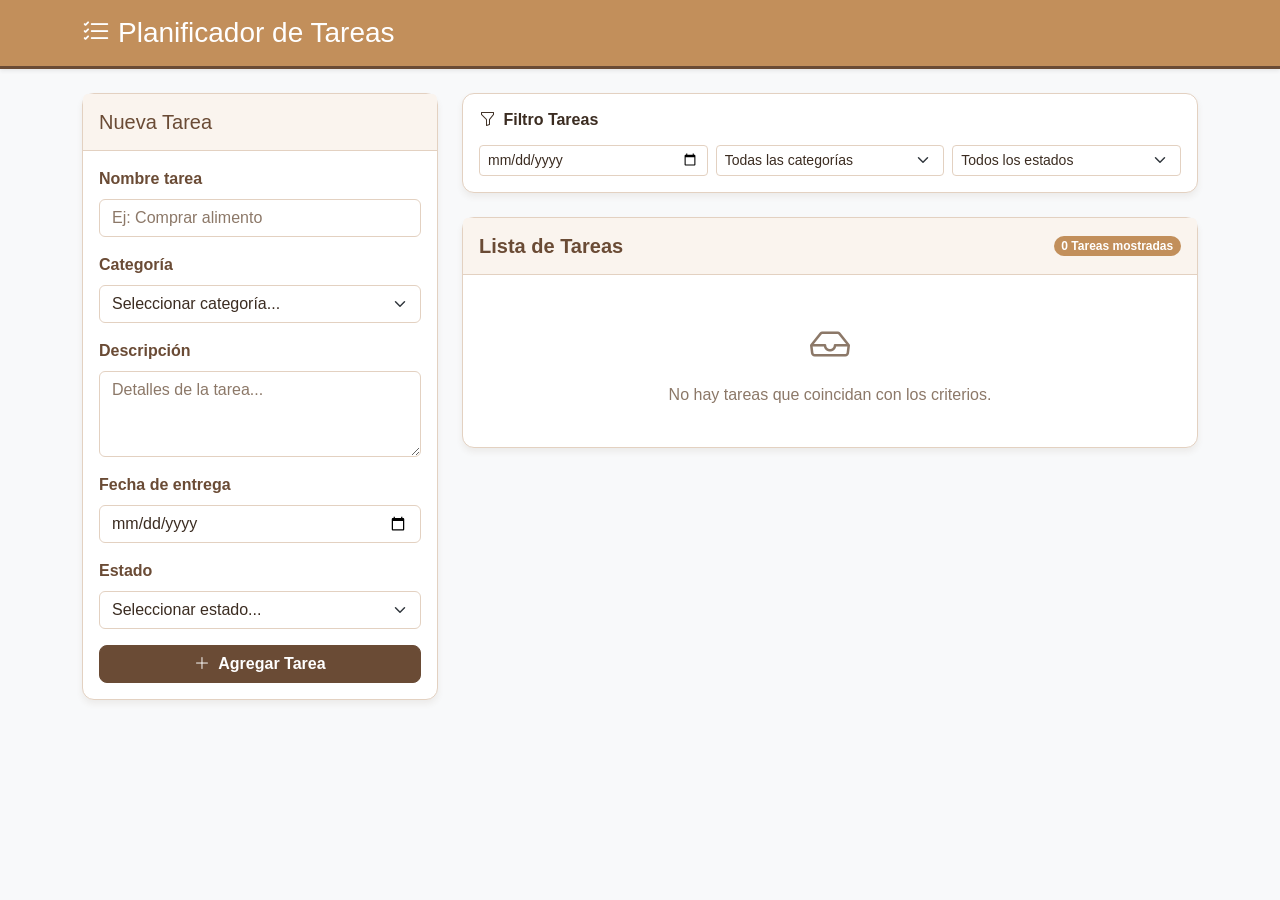
==== index.html @ 654f4378 "arreglando despliegue" ====
<!DOCTYPE html>
<html lang="es">
<head>
  <meta charset="UTF-8">
  <meta name="viewport" content="width=device-width, initial-scale=1.0">
  <title>Planificador de Tareas</title>
  <!-- Bootstrap 5 CSS CDN -->
  <link href="https://cdn.jsdelivr.net/npm/bootstrap@5.3.2/dist/css/bootstrap.min.css" rel="stylesheet">
  <!-- Bootstrap Icons CDN -->
  <link rel="stylesheet" href="https://cdn.jsdelivr.net/npm/bootstrap-icons@1.11.1/font/bootstrap-icons.css">
  <link rel="stylesheet" href="./planificador_tareas/css/style.css">
</head>
<body class="bg-light">

  <!-- HEADER -->
  <header class="bg-primary text-white py-3 mb-4 shadow-sm">
    <div class="container">
      <h1 class="h3 mb-0"><i class="bi bi-list-check me-2"></i>Planificador de Tareas</h1>
    </div>
  </header>

  <main class="container mb-5">
    <div class="row g-4">
      
      <!-- FORMULARIO -->
      <div class="col-lg-4">
        <div class="card shadow-sm border-0 sticky-top" style="top: 1rem;">
          <div class="card-header bg-white py-3">
            <h2 class="h5 card-title mb-0">Nueva Tarea</h2>
          </div>
          <div class="card-body">
            
            <!-- ALERTA DE ERROR -->
            <div id="alertError" class="alert alert-danger alert-dismissible fade show d-none" role="alert">
              <i class="bi bi-exclamation-triangle-fill me-2"></i>
              <span id="alertMessage">Por favor, completa todos los campos requeridos.</span>
            </div>

            <form id="taskForm">
              <div class="mb-3">
                <label for="newTaskNameInput" class="form-label fw-bold">Nombre tarea</label>
                <input type="text" class="form-control" id="newTaskNameInput" placeholder="Ej: Comprar alimento">
              </div>

              <!-- CATEGORÍAS ACTUALIZADAS -->
              <div class="mb-3">
                <label for="newTaskCategory" class="form-label fw-bold">Categoría</label>
                <select class="form-select" id="newTaskCategory">
                  <option value="" selected disabled>Seleccionar categoría...</option>
                  <option value="Hogar">Hogar</option>
                  <option value="Trabajo">Trabajo</option>
                  <option value="Estudio">Estudio</option>
                  <option value="Mascota">Mascota</option>
                </select>
              </div>

              <div class="mb-3">
                <label for="newTaskDescription" class="form-label fw-bold">Descripción</label>
                <textarea class="form-control" id="newTaskDescription" rows="3" placeholder="Detalles de la tarea..."></textarea>
              </div>

              <div class="mb-3">
                <label for="newTaskDueDate" class="form-label fw-bold">Fecha de entrega</label>
                <input type="date" class="form-control" id="newTaskDueDate">
              </div>

              <div class="mb-3">
                <label for="newTaskStatus" class="form-label fw-bold">Estado</label>
                <select class="form-select" id="newTaskStatus">
                  <option value="" selected disabled>Seleccionar estado...</option>
                  <option value="Pendiente">Pendiente</option>
                  <option value="En Proceso">En Proceso</option>
                  <option value="Completada">Completada</option>
                </select>
              </div>

              <button type="submit" class="btn btn-primary w-100">
                <i class="bi bi-plus-lg me-1"></i> Agregar Tarea
              </button>
            </form>
          </div>
        </div>
      </div>

      <!-- SECCIÓN DE TAREAS Y FILTROS -->
      <div class="col-lg-8">
        
        <!-- FILTROS -->
        <div class="card shadow-sm border-0 mb-4">
          <div class="card-body py-3">
            <h3 class="h6 fw-bold mb-3"><i class="bi bi-funnel me-1"></i> Filtro Tareas</h3>
            <div class="row g-2">
              <div class="col-sm-4">
                <input type="date" id="filterDate" class="form-control form-control-sm" title="Filtrar por fecha">
              </div>
              <div class="col-sm-4">
                <select id="filterCategory" class="form-select form-select-sm">
                  <option value="">Todas las categorías</option>
                  <option value="Hogar">Hogar</option>
                  <option value="Trabajo">Trabajo</option>
                  <option value="Estudio">Estudio</option>
                  <option value="Mascota">Mascota</option>
                </select>
              </div>
              <div class="col-sm-4">
                <select id="filterStatus" class="form-select form-select-sm">
                  <option value="">Todos los estados</option>
                  <option value="Pendiente">Pendiente</option>
                  <option value="En Proceso">En Proceso</option>
                  <option value="Completada">Completada</option>
                </select>
              </div>
            </div>
          </div>
        </div>

        <!-- RECUADRO DE TAREAS -->
        <div class="card shadow-sm border-0">
          <div class="card-header bg-white py-3 d-flex justify-content-between align-items-center">
            <h2 class="h5 mb-0 fw-bold">Lista de Tareas</h2>
            <span id="taskCounter" class="badge bg-primary rounded-pill">0 Tareas registradas</span>
          </div>

          <!-- CONTENEDOR DINÁMICO DE TARJETAS -->
          <div class="card-body overflow-y-auto p-3" style="max-height: 500px;">
            <div id="taskList" class="row row-cols-1 g-3">
              <!-- Las tarjetas se generarán dinámicamente con JavaScript -->
            </div>
          </div>
        </div>
        
      </div>

    </div>
  </main>

  <script src="https://cdn.jsdelivr.net/npm/bootstrap@5.3.2/dist/js/bootstrap.bundle.min.js"></script>
  <script src="./planificador_tareas/app.js"></script>
</body>
</html>
---- planificador_tareas/css/style.css ----
/* ===================================================
   PALETA DE COLORES - EEVEE THEME
   =================================================== */
:root {
    --eevee-bg: #f5ede4;           
    --eevee-body: #c28f5b;         
    --eevee-border: #e3d1c1;       
    --eevee-accent: #6a4b35;       
    --eevee-accent-hover: #4a3221;  
    --eevee-alert: #d46c59;        
    --eevee-text: #3b2c21;         
    --eevee-text-muted: #8c7868;   
    --eevee-card-bg: #ffffff;      
}

body {
  background-color: var(--eevee-bg) !important;
  color: var(--eevee-text) !important;
  font-family: 'Segoe UI', Tahoma, Geneva, Verdana, sans-serif;
}

header.bg-primary {
  background-color: var(--eevee-body) !important;
  color: #fff !important;
  border-bottom: 3px solid var(--eevee-accent);
}

.card {
  background-color: var(--eevee-card-bg) !important;
  color: var(--eevee-text) !important;
  border: 1px solid var(--eevee-border) !important;
  border-radius: 12px;
  box-shadow: 0 4px 6px rgba(106, 75, 53, 0.08) !important; 
}

.card-header {
  background-color: #faf4ee !important;
  border-bottom: 1px solid var(--eevee-border) !important;
  color: var(--eevee-accent) !important;
}

.form-control, 
.form-select {
  background-color: #ffffff !important;
  color: var(--eevee-text) !important;
  border: 1px solid var(--eevee-border) !important;
}

.form-control::placeholder {
  color: var(--eevee-text-muted) !important;
}

.form-control:focus, 
.form-select:focus {
  border-color: var(--eevee-body) !important;
  box-shadow: 0 0 0 0.25rem rgba(194, 143, 91, 0.25) !important;
}

.form-label {
  color: var(--eevee-accent) !important;
}

.btn-primary {
  background-color: var(--eevee-accent) !important;
  border-color: var(--eevee-accent) !important;
  color: #fff !important;
  font-weight: 600;
  transition: all 0.3s ease;
  border-radius: 8px;
}

.btn-primary:hover {
  background-color: var(--eevee-accent-hover) !important;
  border-color: var(--eevee-accent-hover) !important;
  transform: translateY(-1px);
  box-shadow: 0 4px 8px rgba(106, 75, 53, 0.3);
}

.btn-outline-danger {
  color: var(--eevee-alert) !important;
  border-color: var(--eevee-alert) !important;
}

.btn-outline-danger:hover {
  background-color: var(--eevee-alert) !important;
  color: #fff !important;
}

.alert-danger {
  background-color: rgba(212, 108, 89, 0.1) !important;
  border: 1px solid var(--eevee-alert) !important;
  color: var(--eevee-alert) !important;
}

.badge.bg-light {
  background-color: var(--eevee-bg) !important;
  color: var(--eevee-accent) !important;
  border: 1px solid var(--eevee-border) !important;
}

.badge.bg-primary {
  background-color: var(--eevee-body) !important;
  color: #fff !important;
}

.text-muted, 
.text-secondary {
  color: var(--eevee-text-muted) !important;
}

.text-dark {
  color: var(--eevee-text) !important;
}

.overflow-y-auto::-webkit-scrollbar {
  width: 8px;
}

.overflow-y-auto::-webkit-scrollbar-track {
  background: var(--eevee-bg);
  border-radius: 4px;
}

.overflow-y-auto::-webkit-scrollbar-thumb {
  background: var(--eevee-body);
  border-radius: 4px;
}

.overflow-y-auto::-webkit-scrollbar-thumb:hover {
  background: var(--eevee-accent);
}
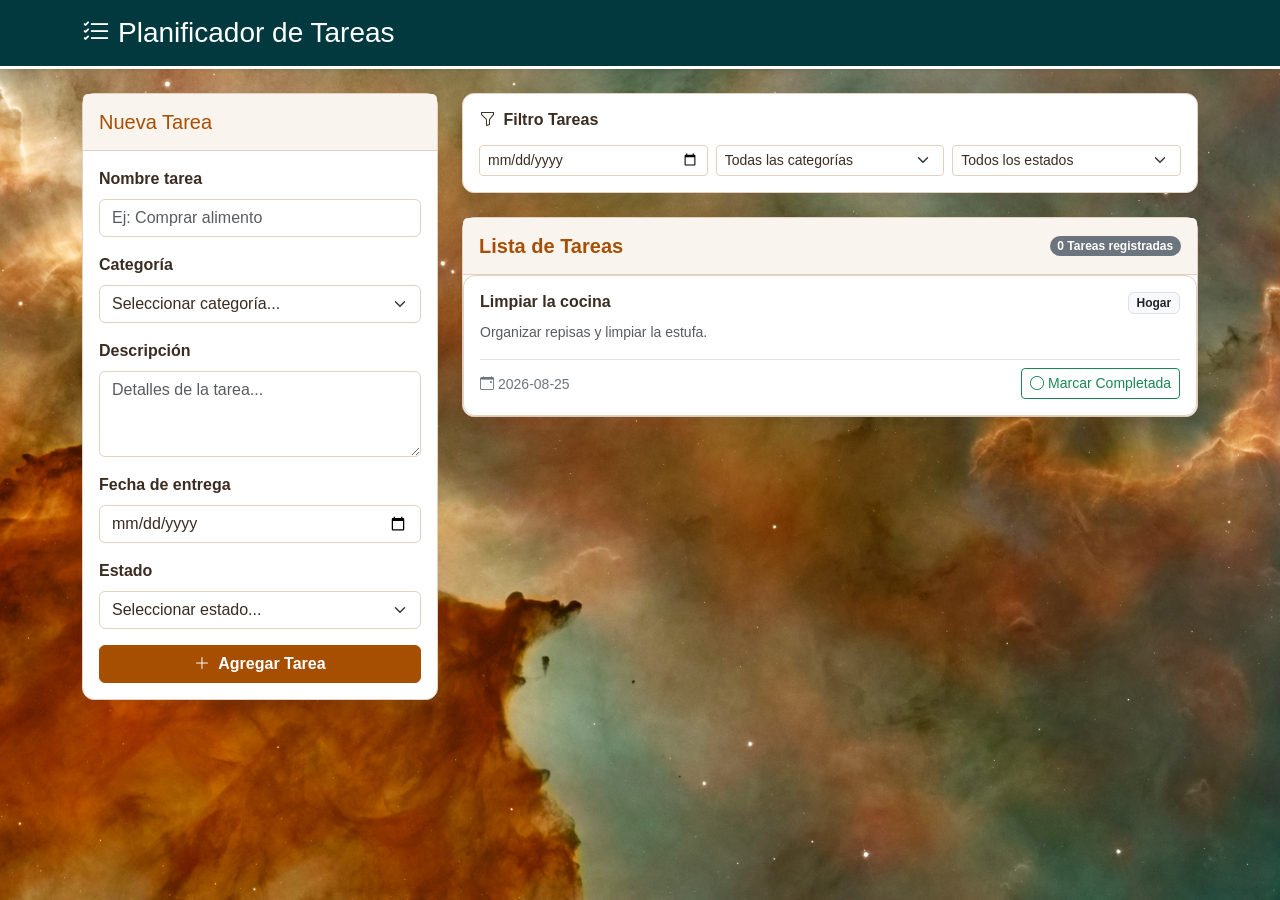
==== commit d412e882: "subiendo arreglos proyecto individual, tarea 4" ====
--- a/index.html
+++ b/index.html
@@ -1,5 +1,6 @@
 <!DOCTYPE html>
 <html lang="es">
+
 <head>
   <meta charset="UTF-8">
   <meta name="viewport" content="width=device-width, initial-scale=1.0">
@@ -10,6 +11,7 @@
   <link rel="stylesheet" href="https://cdn.jsdelivr.net/npm/bootstrap-icons@1.11.1/font/bootstrap-icons.css">
   <link rel="stylesheet" href="./planificador_tareas/css/style.css">
 </head>
+
 <body class="bg-light">
 
   <!-- HEADER -->
@@ -21,7 +23,7 @@
 
   <main class="container mb-5">
     <div class="row g-4">
-      
+
       <!-- FORMULARIO -->
       <div class="col-lg-4">
         <div class="card shadow-sm border-0 sticky-top" style="top: 1rem;">
@@ -29,7 +31,7 @@
             <h2 class="h5 card-title mb-0">Nueva Tarea</h2>
           </div>
           <div class="card-body">
-            
+
             <!-- ALERTA DE ERROR -->
             <div id="alertError" class="alert alert-danger alert-dismissible fade show d-none" role="alert">
               <i class="bi bi-exclamation-triangle-fill me-2"></i>
@@ -56,7 +58,8 @@
 
               <div class="mb-3">
                 <label for="newTaskDescription" class="form-label fw-bold">Descripción</label>
-                <textarea class="form-control" id="newTaskDescription" rows="3" placeholder="Detalles de la tarea..."></textarea>
+                <textarea class="form-control" id="newTaskDescription" rows="3"
+                  placeholder="Detalles de la tarea..."></textarea>
               </div>
 
               <div class="mb-3">
@@ -84,7 +87,7 @@
 
       <!-- SECCIÓN DE TAREAS Y FILTROS -->
       <div class="col-lg-8">
-        
+
         <!-- FILTROS -->
         <div class="card shadow-sm border-0 mb-4">
           <div class="card-body py-3">
@@ -118,23 +121,38 @@
         <div class="card shadow-sm border-0">
           <div class="card-header bg-white py-3 d-flex justify-content-between align-items-center">
             <h2 class="h5 mb-0 fw-bold">Lista de Tareas</h2>
-            <span id="taskCounter" class="badge bg-primary rounded-pill">0 Tareas registradas</span>
+            <span id="taskCounter" class="badge bg-secondary rounded-pill">0 Tareas registradas</span>
           </div>
 
-          <!-- CONTENEDOR DINÁMICO DE TARJETAS -->
-          <div class="card-body overflow-y-auto p-3" style="max-height: 500px;">
-            <div id="taskList" class="row row-cols-1 g-3">
-              <!-- Las tarjetas se generarán dinámicamente con JavaScript -->
+          <!-- Ejemplo de una tarjeta en tu index.html -->
+          <div class="card border shadow-sm">
+            <div class="card-body">
+              <div class="d-flex justify-content-between align-items-start mb-2">
+                <h3 class="h6 card-title mb-0 fw-bold">Limpiar la cocina</h3>
+                <span class="badge bg-light text-body border">Hogar</span>
+              </div>
+              <p class="card-text text-muted small mb-3">Organizar repisas y limpiar la estufa.</p>
+              <div class="d-flex justify-content-between align-items-center pt-2 border-top">
+                <div>
+                  <small class="text-secondary"><i class="bi bi-calendar-event me-1"></i>2026-08-25</small>
+                </div>
+                <!-- BOTÓN CON LA INTERACCIÓN DE LA TAREA 4 -->
+                <button onclick="toggleTaskStatus(this)" class="btn btn-sm btn-outline-success">
+                  <i class="bi bi-circle me-1"></i>Marcar Completada
+                </button>
+              </div>
             </div>
           </div>
         </div>
-        
+
       </div>
 
     </div>
   </main>
 
   <script src="https://cdn.jsdelivr.net/npm/bootstrap@5.3.2/dist/js/bootstrap.bundle.min.js"></script>
-  <script src="./planificador_tareas/app.js"></script>
+  <script src="./planificador_tareas/JS/taskManager.js"></script>
+  <script src="./planificador_tareas/JS/index.js"></script>
 </body>
+
 </html>
--- a/planificador_tareas/css/style.css
+++ b/planificador_tareas/css/style.css
@@ -1,16 +1,13 @@
-/* ===================================================
-   PALETA DE COLORES - EEVEE THEME
-   =================================================== */
 :root {
-    --eevee-bg: #f5ede4;           
-    --eevee-body: #c28f5b;         
-    --eevee-border: #e3d1c1;       
-    --eevee-accent: #6a4b35;       
-    --eevee-accent-hover: #4a3221;  
-    --eevee-alert: #d46c59;        
-    --eevee-text: #3b2c21;         
-    --eevee-text-muted: #8c7868;   
-    --eevee-card-bg: #ffffff;      
+  --eevee-bg: #f5ede4;
+  --eevee-body: #02393F;
+  --eevee-card-bg: #ffffff;
+  --eevee-border: #e3d1c1;
+  --eevee-accent: #A64F03;
+  --eevee-accent-hover: #4a3221;
+  --eevee-alert: #d46c59;
+  --eevee-text: #3b2c21;
+  --eevee-text-muted: #8c7868;
 }
 
 body {
@@ -22,7 +19,7 @@
 header.bg-primary {
   background-color: var(--eevee-body) !important;
   color: #fff !important;
-  border-bottom: 3px solid var(--eevee-accent);
+  border-bottom: 3px solid var(--eevee-card-bg);
 }
 
 .card {
@@ -30,7 +27,7 @@
   color: var(--eevee-text) !important;
   border: 1px solid var(--eevee-border) !important;
   border-radius: 12px;
-  box-shadow: 0 4px 6px rgba(106, 75, 53, 0.08) !important; 
+  box-shadow: 0 4px 6px rgba(106, 75, 53, 0.08) !important;
 }
 
 .card-header {
@@ -39,25 +36,10 @@
   color: var(--eevee-accent) !important;
 }
 
-.form-control, 
-.form-select {
+.form-control, .form-select {
   background-color: #ffffff !important;
   color: var(--eevee-text) !important;
   border: 1px solid var(--eevee-border) !important;
-}
-
-.form-control::placeholder {
-  color: var(--eevee-text-muted) !important;
-}
-
-.form-control:focus, 
-.form-select:focus {
-  border-color: var(--eevee-body) !important;
-  box-shadow: 0 0 0 0.25rem rgba(194, 143, 91, 0.25) !important;
-}
-
-.form-label {
-  color: var(--eevee-accent) !important;
 }
 
 .btn-primary {
@@ -65,67 +47,19 @@
   border-color: var(--eevee-accent) !important;
   color: #fff !important;
   font-weight: 600;
-  transition: all 0.3s ease;
-  border-radius: 8px;
 }
 
 .btn-primary:hover {
   background-color: var(--eevee-accent-hover) !important;
   border-color: var(--eevee-accent-hover) !important;
-  transform: translateY(-1px);
-  box-shadow: 0 4px 8px rgba(106, 75, 53, 0.3);
 }
-
-.btn-outline-danger {
-  color: var(--eevee-alert) !important;
-  border-color: var(--eevee-alert) !important;
-}
-
-.btn-outline-danger:hover {
-  background-color: var(--eevee-alert) !important;
-  color: #fff !important;
-}
-
-.alert-danger {
-  background-color: rgba(212, 108, 89, 0.1) !important;
-  border: 1px solid var(--eevee-alert) !important;
-  color: var(--eevee-alert) !important;
-}
-
-.badge.bg-light {
-  background-color: var(--eevee-bg) !important;
-  color: var(--eevee-accent) !important;
-  border: 1px solid var(--eevee-border) !important;
-}
-
-.badge.bg-primary {
-  background-color: var(--eevee-body) !important;
-  color: #fff !important;
-}
-
-.text-muted, 
-.text-secondary {
-  color: var(--eevee-text-muted) !important;
-}
-
-.text-dark {
-  color: var(--eevee-text) !important;
-}
-
-.overflow-y-auto::-webkit-scrollbar {
-  width: 8px;
-}
-
-.overflow-y-auto::-webkit-scrollbar-track {
-  background: var(--eevee-bg);
-  border-radius: 4px;
-}
-
-.overflow-y-auto::-webkit-scrollbar-thumb {
-  background: var(--eevee-body);
-  border-radius: 4px;
-}
-
-.overflow-y-auto::-webkit-scrollbar-thumb:hover {
-  background: var(--eevee-accent);
+body {
+  /* Ruta a tu imagen local */
+  background-image: url('../img/fondo1.jpg'); 
+  
+  /* Ajustes para adaptarla a la pantalla */
+  background-size: cover;       /* Cubre toda la pantalla sin deformarse */
+  background-position: center;  /* Centra la imagen */
+  background-repeat: no-repeat; /* Evita que la imagen se repita */
+  background-attachment: fixed;/* Mantiene el fondo fijo al hacer scroll */
 }
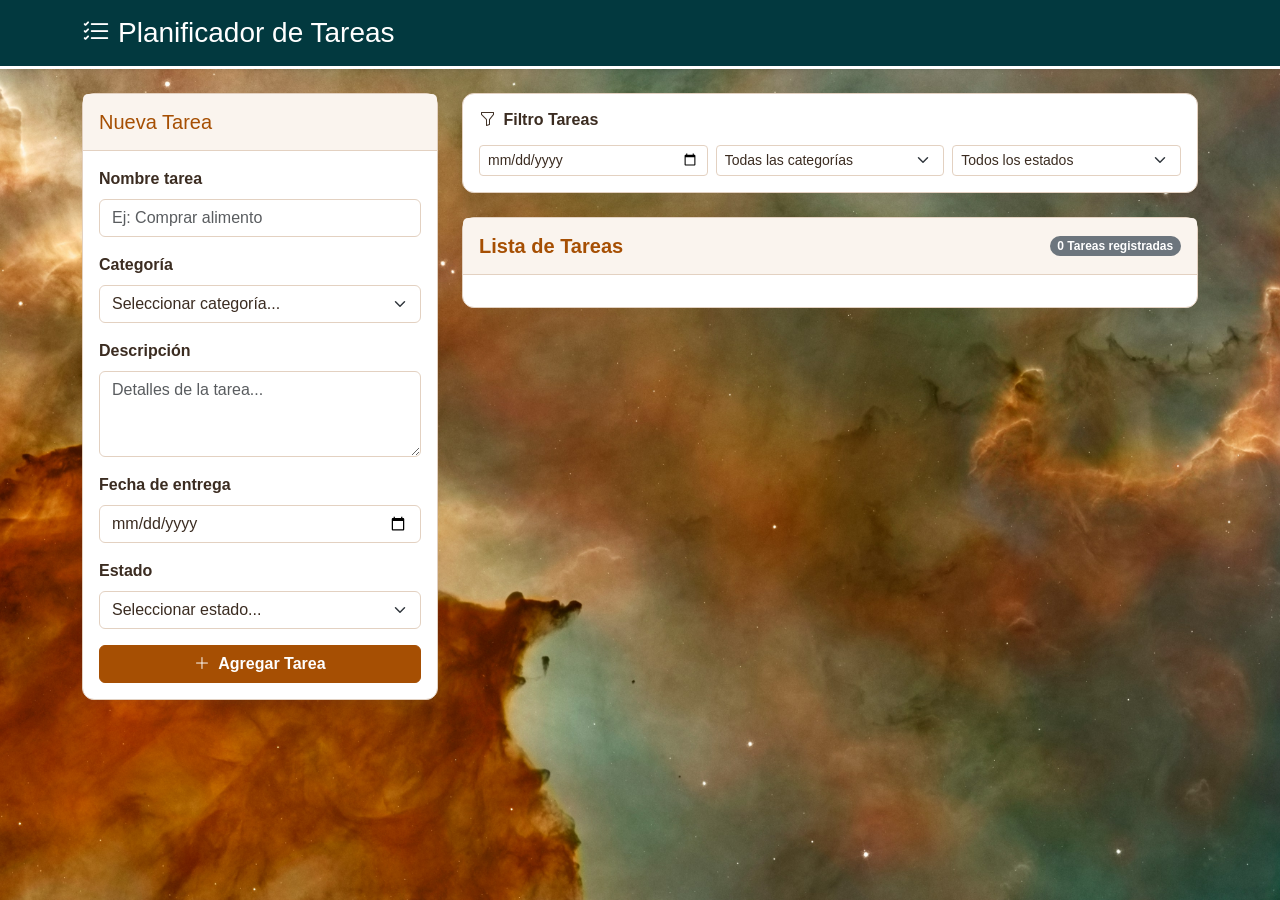
==== commit b79a36d3: "Finalización Sprint 2 - Implementación de deleteTask y localStorage" ====
--- a/index.html
+++ b/index.html
@@ -5,16 +5,13 @@
   <meta charset="UTF-8">
   <meta name="viewport" content="width=device-width, initial-scale=1.0">
   <title>Planificador de Tareas</title>
-  <!-- Bootstrap 5 CSS CDN -->
   <link href="https://cdn.jsdelivr.net/npm/bootstrap@5.3.2/dist/css/bootstrap.min.css" rel="stylesheet">
-  <!-- Bootstrap Icons CDN -->
   <link rel="stylesheet" href="https://cdn.jsdelivr.net/npm/bootstrap-icons@1.11.1/font/bootstrap-icons.css">
   <link rel="stylesheet" href="./planificador_tareas/css/style.css">
 </head>
 
 <body class="bg-light">
 
-  <!-- HEADER -->
   <header class="bg-primary text-white py-3 mb-4 shadow-sm">
     <div class="container">
       <h1 class="h3 mb-0"><i class="bi bi-list-check me-2"></i>Planificador de Tareas</h1>
@@ -24,7 +21,6 @@
   <main class="container mb-5">
     <div class="row g-4">
 
-      <!-- FORMULARIO -->
       <div class="col-lg-4">
         <div class="card shadow-sm border-0 sticky-top" style="top: 1rem;">
           <div class="card-header bg-white py-3">
@@ -32,7 +28,6 @@
           </div>
           <div class="card-body">
 
-            <!-- ALERTA DE ERROR -->
             <div id="alertError" class="alert alert-danger alert-dismissible fade show d-none" role="alert">
               <i class="bi bi-exclamation-triangle-fill me-2"></i>
               <span id="alertMessage">Por favor, completa todos los campos requeridos.</span>
@@ -44,7 +39,6 @@
                 <input type="text" class="form-control" id="newTaskNameInput" placeholder="Ej: Comprar alimento">
               </div>
 
-              <!-- CATEGORÍAS ACTUALIZADAS -->
               <div class="mb-3">
                 <label for="newTaskCategory" class="form-label fw-bold">Categoría</label>
                 <select class="form-select" id="newTaskCategory">
@@ -85,10 +79,8 @@
         </div>
       </div>
 
-      <!-- SECCIÓN DE TAREAS Y FILTROS -->
       <div class="col-lg-8">
 
-        <!-- FILTROS -->
         <div class="card shadow-sm border-0 mb-4">
           <div class="card-body py-3">
             <h3 class="h6 fw-bold mb-3"><i class="bi bi-funnel me-1"></i> Filtro Tareas</h3>
@@ -117,32 +109,17 @@
           </div>
         </div>
 
-        <!-- RECUADRO DE TAREAS -->
         <div class="card shadow-sm border-0">
           <div class="card-header bg-white py-3 d-flex justify-content-between align-items-center">
             <h2 class="h5 mb-0 fw-bold">Lista de Tareas</h2>
             <span id="taskCounter" class="badge bg-secondary rounded-pill">0 Tareas registradas</span>
           </div>
 
-          <!-- Ejemplo de una tarjeta en tu index.html -->
-          <div class="card border shadow-sm">
-            <div class="card-body">
-              <div class="d-flex justify-content-between align-items-start mb-2">
-                <h3 class="h6 card-title mb-0 fw-bold">Limpiar la cocina</h3>
-                <span class="badge bg-light text-body border">Hogar</span>
-              </div>
-              <p class="card-text text-muted small mb-3">Organizar repisas y limpiar la estufa.</p>
-              <div class="d-flex justify-content-between align-items-center pt-2 border-top">
-                <div>
-                  <small class="text-secondary"><i class="bi bi-calendar-event me-1"></i>2026-08-25</small>
-                </div>
-                <!-- BOTÓN CON LA INTERACCIÓN DE LA TAREA 4 -->
-                <button onclick="toggleTaskStatus(this)" class="btn btn-sm btn-outline-success">
-                  <i class="bi bi-circle me-1"></i>Marcar Completada
-                </button>
-              </div>
+          <div class="card-body">
+            <div id="taskList" class="row">
             </div>
           </div>
+
         </div>
 
       </div>
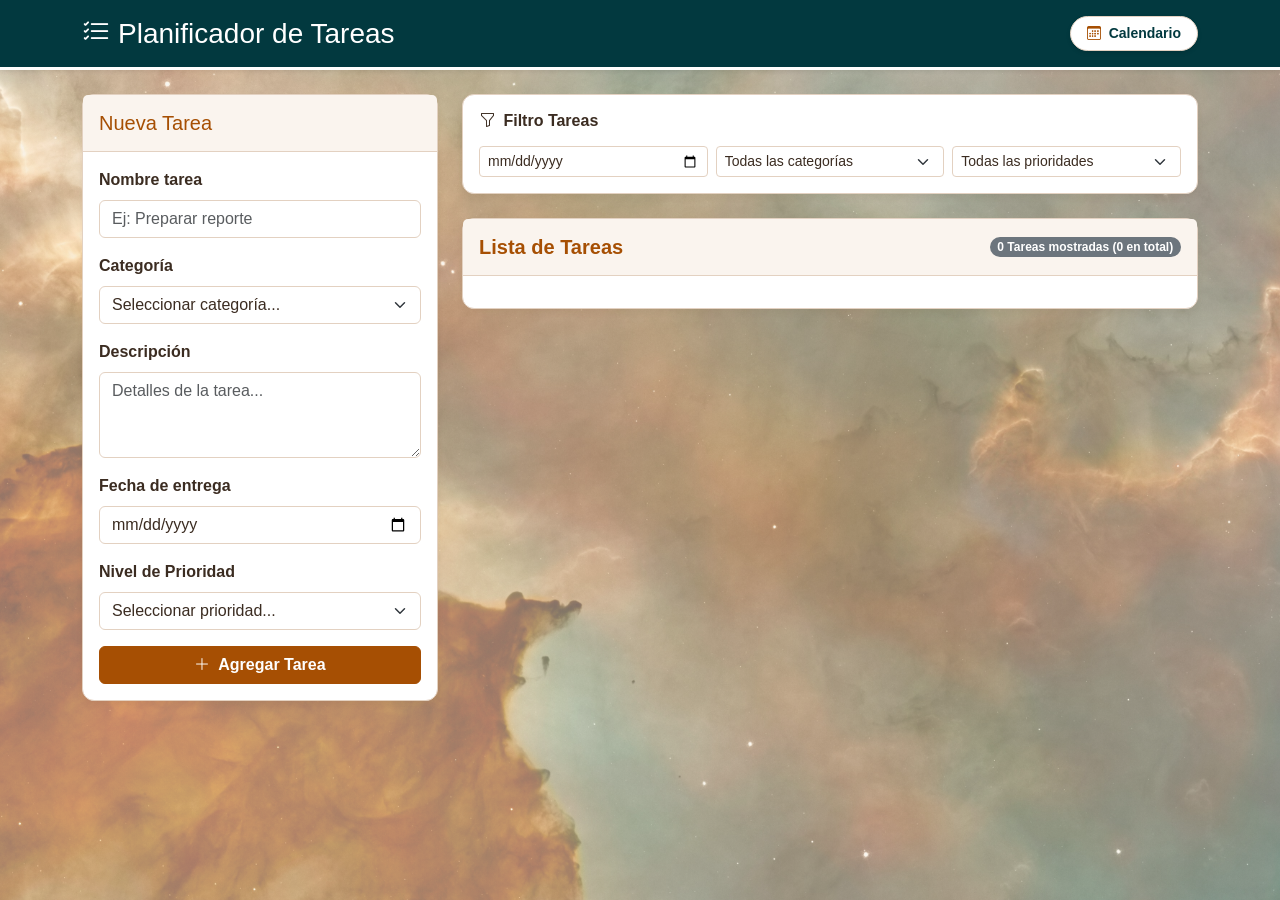
==== commit acc929fa: "subiendo cambios" ====
--- a/index.html
+++ b/index.html
@@ -13,8 +13,11 @@
 <body class="bg-light">
 
   <header class="bg-primary text-white py-3 mb-4 shadow-sm">
-    <div class="container">
+    <div class="container d-flex justify-content-between align-items-center">
       <h1 class="h3 mb-0"><i class="bi bi-list-check me-2"></i>Planificador de Tareas</h1>
+      <button class="btn btn-calendar-nav btn-sm" data-bs-toggle="modal" data-bs-target="#calendarModal">
+        <i class="bi bi-calendar3 me-1"></i> Calendario
+      </button>
     </div>
   </header>
 
@@ -36,18 +39,23 @@
             <form id="taskForm">
               <div class="mb-3">
                 <label for="newTaskNameInput" class="form-label fw-bold">Nombre tarea</label>
-                <input type="text" class="form-control" id="newTaskNameInput" placeholder="Ej: Comprar alimento">
+                <input type="text" class="form-control" id="newTaskNameInput" placeholder="Ej: Preparar reporte">
               </div>
 
               <div class="mb-3">
                 <label for="newTaskCategory" class="form-label fw-bold">Categoría</label>
                 <select class="form-select" id="newTaskCategory">
                   <option value="" selected disabled>Seleccionar categoría...</option>
-                  <option value="Hogar">Hogar</option>
                   <option value="Trabajo">Trabajo</option>
                   <option value="Estudio">Estudio</option>
-                  <option value="Mascota">Mascota</option>
+                  <option value="Personal">Personal</option>
+                  <option value="Otra">Otra...</option>
                 </select>
+              </div>
+
+              <div class="mb-3 d-none" id="customCategoryContainer">
+                <label for="newCustomCategoryInput" class="form-label fw-bold">Escribe la nueva categoría</label>
+                <input type="text" class="form-control" id="newCustomCategoryInput" placeholder="Ej: Deportes">
               </div>
 
               <div class="mb-3">
@@ -62,12 +70,12 @@
               </div>
 
               <div class="mb-3">
-                <label for="newTaskStatus" class="form-label fw-bold">Estado</label>
-                <select class="form-select" id="newTaskStatus">
-                  <option value="" selected disabled>Seleccionar estado...</option>
-                  <option value="Pendiente">Pendiente</option>
-                  <option value="En Proceso">En Proceso</option>
-                  <option value="Completada">Completada</option>
+                <label for="newTaskPriority" class="form-label fw-bold">Nivel de Prioridad</label>
+                <select class="form-select" id="newTaskPriority">
+                  <option value="" selected disabled>Seleccionar prioridad...</option>
+                  <option value="Alto">Alto</option>
+                  <option value="Medio">Medio</option>
+                  <option value="Bajo">Bajo</option>
                 </select>
               </div>
 
@@ -80,7 +88,6 @@
       </div>
 
       <div class="col-lg-8">
-
         <div class="card shadow-sm border-0 mb-4">
           <div class="card-body py-3">
             <h3 class="h6 fw-bold mb-3"><i class="bi bi-funnel me-1"></i> Filtro Tareas</h3>
@@ -91,18 +98,17 @@
               <div class="col-sm-4">
                 <select id="filterCategory" class="form-select form-select-sm">
                   <option value="">Todas las categorías</option>
-                  <option value="Hogar">Hogar</option>
                   <option value="Trabajo">Trabajo</option>
                   <option value="Estudio">Estudio</option>
-                  <option value="Mascota">Mascota</option>
+                  <option value="Personal">Personal</option>
                 </select>
               </div>
               <div class="col-sm-4">
-                <select id="filterStatus" class="form-select form-select-sm">
-                  <option value="">Todos los estados</option>
-                  <option value="Pendiente">Pendiente</option>
-                  <option value="En Proceso">En Proceso</option>
-                  <option value="Completada">Completada</option>
+                <select id="filterPriority" class="form-select form-select-sm">
+                  <option value="">Todas las prioridades</option>
+                  <option value="Alto">Alto</option>
+                  <option value="Medio">Medio</option>
+                  <option value="Bajo">Bajo</option>
                 </select>
               </div>
             </div>
@@ -114,18 +120,31 @@
             <h2 class="h5 mb-0 fw-bold">Lista de Tareas</h2>
             <span id="taskCounter" class="badge bg-secondary rounded-pill">0 Tareas registradas</span>
           </div>
-
           <div class="card-body">
-            <div id="taskList" class="row">
+            <div id="taskList" class="row task-list-container">
             </div>
           </div>
-
         </div>
-
       </div>
 
     </div>
   </main>
+
+  <div class="modal fade" id="calendarModal" tabindex="-1" aria-labelledby="calendarModalLabel" aria-hidden="true">
+    <div class="modal-dialog modal-dialog-centered">
+      <div class="modal-content">
+        <div class="modal-header">
+          <h5 class="modal-title fw-bold" id="calendarModalLabel"><i class="bi bi-calendar3 me-2"></i>Días con Tareas
+          </h5>
+          <button type="button" class="btn-close" data-bs-dismiss="modal" aria-label="Close"></button>
+        </div>
+        <div class="modal-body text-center">
+          <ul id="calendarList" class="list-group list-group-flush text-start">
+          </ul>
+        </div>
+      </div>
+    </div>
+  </div>
 
   <script src="https://cdn.jsdelivr.net/npm/bootstrap@5.3.2/dist/js/bootstrap.bundle.min.js"></script>
   <script src="./planificador_tareas/JS/taskManager.js"></script>
--- a/planificador_tareas/css/style.css
+++ b/planificador_tareas/css/style.css
@@ -12,14 +12,47 @@
 
 body {
   background-color: var(--eevee-bg) !important;
+  background-image: linear-gradient(rgba(245, 237, 228, 0.45), rgba(245, 237, 228, 0.45)), url('../img/fondo1.jpg'); 
+  background-size: cover;       
+  background-position: center;  
+  background-repeat: no-repeat; 
+  background-attachment: fixed;
   color: var(--eevee-text) !important;
   font-family: 'Segoe UI', Tahoma, Geneva, Verdana, sans-serif;
 }
 
 header.bg-primary {
   background-color: var(--eevee-body) !important;
-  color: #fff !important;
+  color: #ffffff !important;
   border-bottom: 3px solid var(--eevee-card-bg);
+}
+
+.btn-calendar-nav {
+  background-color: var(--eevee-card-bg) !important;
+  color: var(--eevee-body) !important;
+  border: 1px solid var(--eevee-border) !important;
+  border-radius: 20px;
+  padding: 6px 16px;
+  font-weight: 600;
+  transition: all 0.25s ease-in-out;
+  box-shadow: 0 2px 4px rgba(0, 0, 0, 0.12);
+}
+
+.btn-calendar-nav:hover {
+  background-color: var(--eevee-accent) !important;
+  color: #ffffff !important;
+  border-color: var(--eevee-accent) !important;
+  transform: translateY(-2px);
+  box-shadow: 0 4px 8px rgba(0, 0, 0, 0.2);
+}
+
+.btn-calendar-nav i {
+  color: var(--eevee-accent);
+  transition: color 0.25s ease-in-out;
+}
+
+.btn-calendar-nav:hover i {
+  color: #ffffff;
 }
 
 .card {
@@ -36,7 +69,8 @@
   color: var(--eevee-accent) !important;
 }
 
-.form-control, .form-select {
+.form-control, 
+.form-select {
   background-color: #ffffff !important;
   color: var(--eevee-text) !important;
   border: 1px solid var(--eevee-border) !important;
@@ -45,7 +79,7 @@
 .btn-primary {
   background-color: var(--eevee-accent) !important;
   border-color: var(--eevee-accent) !important;
-  color: #fff !important;
+  color: #ffffff !important;
   font-weight: 600;
 }
 
@@ -53,13 +87,190 @@
   background-color: var(--eevee-accent-hover) !important;
   border-color: var(--eevee-accent-hover) !important;
 }
-body {
-  /* Ruta a tu imagen local */
-  background-image: url('../img/fondo1.jpg'); 
-  
-  /* Ajustes para adaptarla a la pantalla */
-  background-size: cover;       /* Cubre toda la pantalla sin deformarse */
-  background-position: center;  /* Centra la imagen */
-  background-repeat: no-repeat; /* Evita que la imagen se repita */
-  background-attachment: fixed;/* Mantiene el fondo fijo al hacer scroll */
+
+.card .btn-group {
+  gap: 6px;
+}
+
+.card .btn-group .btn {
+  border-radius: 8px !important;
+  font-size: 0.82rem;
+  font-weight: 600;
+  padding: 5px 12px;
+  transition: all 0.25s ease-in-out;
+  border-width: 1.5px;
+}
+
+.card .btn-group .done-button.btn-outline-success {
+  color: #2e7d32 !important;
+  border-color: #a5d6a7 !important;
+  background-color: #f1f8e9;
+}
+
+.card .btn-group .done-button.btn-outline-success:hover {
+  background-color: #2e7d32 !important;
+  color: #ffffff !important;
+  border-color: #2e7d32 !important;
+  box-shadow: 0 3px 8px rgba(46, 125, 50, 0.25);
+  transform: translateY(-1px);
+}
+
+.card .btn-group .done-button.btn-success {
+  background-color: #2e7d32 !important;
+  border-color: #2e7d32 !important;
+  box-shadow: 0 2px 4px rgba(46, 125, 50, 0.2);
+}
+
+.card .btn-group .edit-button {
+  color: var(--eevee-body) !important;
+  border-color: #b2dfdb !important;
+  background-color: #e0f2f1;
+}
+
+.card .btn-group .edit-button:hover {
+  background-color: var(--eevee-body) !important;
+  color: #ffffff !important;
+  border-color: var(--eevee-body) !important;
+  box-shadow: 0 3px 8px rgba(2, 57, 63, 0.25);
+  transform: translateY(-1px);
+}
+
+.card .btn-group .delete-button {
+  color: var(--eevee-alert) !important;
+  border-color: #f5c6cb !important;
+  background-color: #fdf2f2;
+}
+
+.card .btn-group .delete-button:hover {
+  background-color: var(--eevee-alert) !important;
+  color: #ffffff !important;
+  border-color: var(--eevee-alert) !important;
+  box-shadow: 0 3px 8px rgba(212, 108, 89, 0.25);
+  transform: translateY(-1px);
+}
+
+.task-list-container {
+  max-height: 520px;
+  overflow-y: auto;
+  overflow-x: hidden;
+  padding-right: 6px;
+}
+
+.task-list-container::-webkit-scrollbar {
+  width: 8px;
+}
+
+.task-list-container::-webkit-scrollbar-track {
+  background: var(--eevee-bg);
+  border-radius: 4px;
+}
+
+.task-list-container::-webkit-scrollbar-thumb {
+  background: var(--eevee-border);
+  border-radius: 4px;
+}
+
+.task-list-container::-webkit-scrollbar-thumb:hover {
+  background: var(--eevee-accent);
+}
+
+#calendarModal .modal-content {
+  background-color: var(--eevee-card-bg);
+  border: 2px solid var(--eevee-border);
+  border-radius: 16px;
+  box-shadow: 0 10px 25px rgba(0, 0, 0, 0.2);
+  overflow: hidden;
+}
+
+#calendarModal .modal-header {
+  background-color: var(--eevee-body);
+  color: #ffffff;
+  border-bottom: 2px solid var(--eevee-border);
+}
+
+#calendarModal .modal-title {
+  color: #ffffff;
+}
+
+#calendarModal .btn-close {
+  filter: invert(1) grayscale(100%) brightness(200%);
+}
+
+.calendar-grid-header {
+  display: grid;
+  grid-template-columns: repeat(7, 1fr);
+  text-align: center;
+  font-weight: bold;
+  color: var(--eevee-accent);
+  font-size: 0.85rem;
+}
+
+.calendar-day-label {
+  padding: 4px 0;
+}
+
+.calendar-grid-days {
+  display: grid;
+  grid-template-columns: repeat(7, 1fr);
+  gap: 6px;
+}
+
+.calendar-day {
+  aspect-ratio: 1;
+  background-color: #faf4ee;
+  border: 1px solid var(--eevee-border);
+  border-radius: 8px;
+  display: flex;
+  flex-direction: column;
+  align-items: center;
+  justify-content: center;
+  position: relative;
+  font-size: 0.85rem;
+  font-weight: 500;
+  color: var(--eevee-text);
+  transition: all 0.2s ease;
+}
+
+.calendar-day.empty {
+  background-color: transparent;
+  border: none;
+}
+
+.calendar-day.is-today {
+  border: 2px solid var(--eevee-body);
+  font-weight: bold;
+}
+
+.calendar-day.has-tasks {
+  background-color: #fbeee0;
+  border-color: var(--eevee-accent);
+  font-weight: bold;
+  color: var(--eevee-accent);
+  cursor: pointer;
+  box-shadow: 0 2px 4px rgba(166, 79, 3, 0.15);
+}
+
+.calendar-day.has-tasks:hover {
+  transform: scale(1.08);
+  background-color: var(--eevee-accent);
+  color: #ffffff;
+}
+
+.task-badge-dot {
+  position: absolute;
+  bottom: 3px;
+  font-size: 0.65rem;
+  background-color: var(--eevee-accent);
+  color: #ffffff;
+  border-radius: 50%;
+  width: 16px;
+  height: 16px;
+  display: flex;
+  align-items: center;
+  justify-content: center;
+}
+
+.calendar-day.has-tasks:hover .task-badge-dot {
+  background-color: #ffffff;
+  color: var(--eevee-accent);
 }
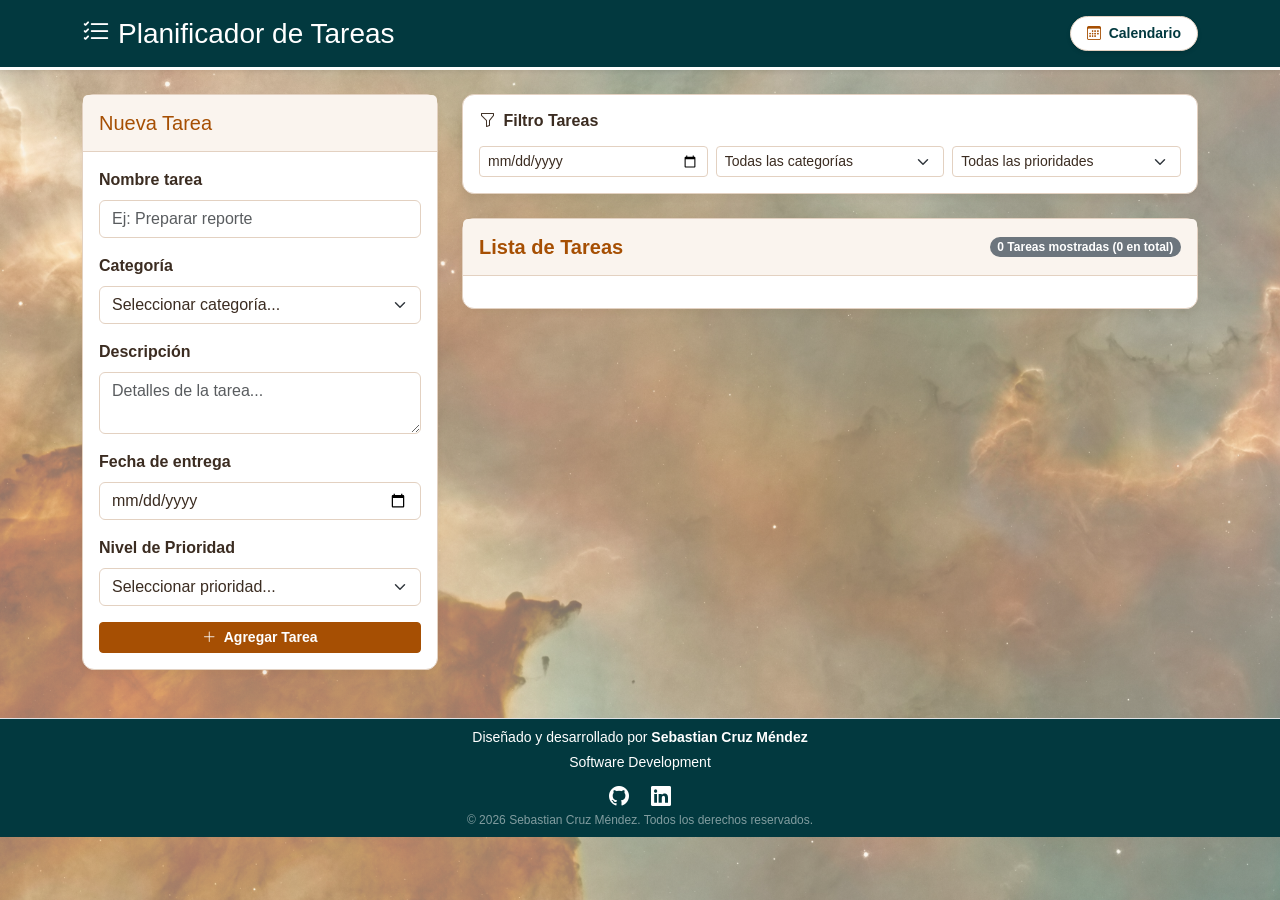
==== commit 601dd731: "entrega tarea 2 sprint 3" ====
--- a/index.html
+++ b/index.html
@@ -60,7 +60,7 @@
 
               <div class="mb-3">
                 <label for="newTaskDescription" class="form-label fw-bold">Descripción</label>
-                <textarea class="form-control" id="newTaskDescription" rows="3"
+                <textarea class="form-control" id="newTaskDescription" rows="2"
                   placeholder="Detalles de la tarea..."></textarea>
               </div>
 
@@ -79,7 +79,7 @@
                 </select>
               </div>
 
-              <button type="submit" class="btn btn-primary w-100">
+              <button type="submit" class="btn btn-primary btn-sm w-100">
                 <i class="bi bi-plus-lg me-1"></i> Agregar Tarea
               </button>
             </form>
@@ -145,6 +145,25 @@
       </div>
     </div>
   </div>
+  <footer class="text-center py-2 mt-3 border-top text-white small">
+    <p class="mb-1">Diseñado y desarrollado por <strong>Sebastian Cruz Méndez</strong></p>
+    <p class="mb-2">Software Development</p>
+
+    <div class="social-links fs-5">
+      <a href="https://github.com/SebastianCruzMendez" target="_blank" rel="noopener noreferrer"
+        class="social-icon me-3 text-decoration-none" title="GitHub">
+        <i class="bi bi-github"></i>
+      </a>
+      <a href="https://www.linkedin.com/in/sebastian-cruz-m%C3%A9ndez-developer/" target="_blank"
+        rel="noopener noreferrer" class="social-icon text-decoration-none" title="LinkedIn">
+        <i class="bi bi-linkedin"></i>
+      </a>
+    </div>
+
+    <p class="mb-0 text-white-50" style="font-size: 0.75rem;">
+      &copy; 2026 Sebastian Cruz Méndez. Todos los derechos reservados.
+    </p>
+  </footer>
 
   <script src="https://cdn.jsdelivr.net/npm/bootstrap@5.3.2/dist/js/bootstrap.bundle.min.js"></script>
   <script src="./planificador_tareas/JS/taskManager.js"></script>
--- a/planificador_tareas/css/style.css
+++ b/planificador_tareas/css/style.css
@@ -1,36 +1,51 @@
+/* ===================================================
+   1. DESIGN TOKENS (SISTEMA DE COLOR)
+   =================================================== */
 :root {
-  --eevee-bg: #f5ede4;
-  --eevee-body: #02393F;
-  --eevee-card-bg: #ffffff;
-  --eevee-border: #e3d1c1;
-  --eevee-accent: #A64F03;
-  --eevee-accent-hover: #4a3221;
-  --eevee-alert: #d46c59;
-  --eevee-text: #3b2c21;
-  --eevee-text-muted: #8c7868;
-}
-
+  /* Tokens Principales de Marca / Dominio */
+  --color-primary: #02393F;
+  --color-accent: #A64F03;
+  --color-accent-hover: #4a3221;
+  --color-danger: #d46c59;
+
+  /* Tokens de Estructura y Fondos (Superficies) */
+  --color-bg-app: #f5ede4;
+  --color-surface-card: #ffffff;
+  --color-surface-subtle: #faf4ee;
+  --color-border-subtle: #e3d1c1;
+
+  /* Tokens de Tipografía */
+  --color-text-main: #3b2c21;
+  --color-text-muted: #8c7868;
+  --color-text-inverse: #ffffff;
+}
+
+/* ===================================================
+   2. ESTILOS GENERALES Y LAYOUT
+   =================================================== */
 body {
-  background-color: var(--eevee-bg) !important;
+  background-color: var(--color-bg-app) !important;
   background-image: linear-gradient(rgba(245, 237, 228, 0.45), rgba(245, 237, 228, 0.45)), url('../img/fondo1.jpg'); 
   background-size: cover;       
   background-position: center;  
   background-repeat: no-repeat; 
   background-attachment: fixed;
-  color: var(--eevee-text) !important;
+  color: var(--color-text-main) !important;
   font-family: 'Segoe UI', Tahoma, Geneva, Verdana, sans-serif;
 }
 
+/* Header Principal / Navbar */
 header.bg-primary {
-  background-color: var(--eevee-body) !important;
-  color: #ffffff !important;
-  border-bottom: 3px solid var(--eevee-card-bg);
-}
-
+  background-color: var(--color-primary) !important;
+  color: var(--color-text-inverse) !important;
+  border-bottom: 3px solid var(--color-surface-card);
+}
+
+/* Botón de Calendario en Navbar */
 .btn-calendar-nav {
-  background-color: var(--eevee-card-bg) !important;
-  color: var(--eevee-body) !important;
-  border: 1px solid var(--eevee-border) !important;
+  background-color: var(--color-surface-card) !important;
+  color: var(--color-primary) !important;
+  border: 1px solid var(--color-border-subtle) !important;
   border-radius: 20px;
   padding: 6px 16px;
   font-weight: 600;
@@ -39,55 +54,61 @@
 }
 
 .btn-calendar-nav:hover {
-  background-color: var(--eevee-accent) !important;
-  color: #ffffff !important;
-  border-color: var(--eevee-accent) !important;
+  background-color: var(--color-accent) !important;
+  color: var(--color-text-inverse) !important;
+  border-color: var(--color-accent) !important;
   transform: translateY(-2px);
   box-shadow: 0 4px 8px rgba(0, 0, 0, 0.2);
 }
 
 .btn-calendar-nav i {
-  color: var(--eevee-accent);
+  color: var(--color-accent);
   transition: color 0.25s ease-in-out;
 }
 
 .btn-calendar-nav:hover i {
-  color: #ffffff;
-}
-
+  color: var(--color-text-inverse);
+}
+
+/* ===================================================
+   3. COMPONENTES: TARJETAS Y FORMULARIOS
+   =================================================== */
 .card {
-  background-color: var(--eevee-card-bg) !important;
-  color: var(--eevee-text) !important;
-  border: 1px solid var(--eevee-border) !important;
+  background-color: var(--color-surface-card) !important;
+  color: var(--color-text-main) !important;
+  border: 1px solid var(--color-border-subtle) !important;
   border-radius: 12px;
   box-shadow: 0 4px 6px rgba(106, 75, 53, 0.08) !important;
 }
 
 .card-header {
-  background-color: #faf4ee !important;
-  border-bottom: 1px solid var(--eevee-border) !important;
-  color: var(--eevee-accent) !important;
+  background-color: var(--color-surface-subtle) !important;
+  border-bottom: 1px solid var(--color-border-subtle) !important;
+  color: var(--color-accent) !important;
 }
 
 .form-control, 
 .form-select {
-  background-color: #ffffff !important;
-  color: var(--eevee-text) !important;
-  border: 1px solid var(--eevee-border) !important;
+  background-color: var(--color-surface-card) !important;
+  color: var(--color-text-main) !important;
+  border: 1px solid var(--color-border-subtle) !important;
 }
 
 .btn-primary {
-  background-color: var(--eevee-accent) !important;
-  border-color: var(--eevee-accent) !important;
-  color: #ffffff !important;
+  background-color: var(--color-accent) !important;
+  border-color: var(--color-accent) !important;
+  color: var(--color-text-inverse) !important;
   font-weight: 600;
 }
 
 .btn-primary:hover {
-  background-color: var(--eevee-accent-hover) !important;
-  border-color: var(--eevee-accent-hover) !important;
-}
-
+  background-color: var(--color-accent-hover) !important;
+  border-color: var(--color-accent-hover) !important;
+}
+
+/* ===================================================
+   4. BOTONERA DE ACCIÓN EN LAS TARJETAS
+   =================================================== */
 .card .btn-group {
   gap: 6px;
 }
@@ -101,6 +122,7 @@
   border-width: 1.5px;
 }
 
+/* Acciones Específicas */
 .card .btn-group .done-button.btn-outline-success {
   color: #2e7d32 !important;
   border-color: #a5d6a7 !important;
@@ -109,7 +131,7 @@
 
 .card .btn-group .done-button.btn-outline-success:hover {
   background-color: #2e7d32 !important;
-  color: #ffffff !important;
+  color: var(--color-text-inverse) !important;
   border-color: #2e7d32 !important;
   box-shadow: 0 3px 8px rgba(46, 125, 50, 0.25);
   transform: translateY(-1px);
@@ -122,35 +144,38 @@
 }
 
 .card .btn-group .edit-button {
-  color: var(--eevee-body) !important;
+  color: var(--color-primary) !important;
   border-color: #b2dfdb !important;
   background-color: #e0f2f1;
 }
 
 .card .btn-group .edit-button:hover {
-  background-color: var(--eevee-body) !important;
-  color: #ffffff !important;
-  border-color: var(--eevee-body) !important;
+  background-color: var(--color-primary) !important;
+  color: var(--color-text-inverse) !important;
+  border-color: var(--color-primary) !important;
   box-shadow: 0 3px 8px rgba(2, 57, 63, 0.25);
   transform: translateY(-1px);
 }
 
 .card .btn-group .delete-button {
-  color: var(--eevee-alert) !important;
+  color: var(--color-danger) !important;
   border-color: #f5c6cb !important;
   background-color: #fdf2f2;
 }
 
 .card .btn-group .delete-button:hover {
-  background-color: var(--eevee-alert) !important;
-  color: #ffffff !important;
-  border-color: var(--eevee-alert) !important;
+  background-color: var(--color-danger) !important;
+  color: var(--color-text-inverse) !important;
+  border-color: var(--color-danger) !important;
   box-shadow: 0 3px 8px rgba(212, 108, 89, 0.25);
   transform: translateY(-1px);
 }
 
+/* ===================================================
+   5. CONTENEDOR Y SCROLLBAR
+   =================================================== */
 .task-list-container {
-  max-height: 520px;
+  max-height: 350px;
   overflow-y: auto;
   overflow-x: hidden;
   padding-right: 6px;
@@ -161,35 +186,38 @@
 }
 
 .task-list-container::-webkit-scrollbar-track {
-  background: var(--eevee-bg);
+  background: var(--color-bg-app);
   border-radius: 4px;
 }
 
 .task-list-container::-webkit-scrollbar-thumb {
-  background: var(--eevee-border);
+  background: var(--color-border-subtle);
   border-radius: 4px;
 }
 
 .task-list-container::-webkit-scrollbar-thumb:hover {
-  background: var(--eevee-accent);
-}
-
+  background: var(--color-accent);
+}
+
+/* ===================================================
+   6. MODAL Y CALENDARIO
+   =================================================== */
 #calendarModal .modal-content {
-  background-color: var(--eevee-card-bg);
-  border: 2px solid var(--eevee-border);
+  background-color: var(--color-surface-card);
+  border: 2px solid var(--color-border-subtle);
   border-radius: 16px;
   box-shadow: 0 10px 25px rgba(0, 0, 0, 0.2);
   overflow: hidden;
 }
 
 #calendarModal .modal-header {
-  background-color: var(--eevee-body);
-  color: #ffffff;
-  border-bottom: 2px solid var(--eevee-border);
+  background-color: var(--color-primary);
+  color: var(--color-text-inverse);
+  border-bottom: 2px solid var(--color-border-subtle);
 }
 
 #calendarModal .modal-title {
-  color: #ffffff;
+  color: var(--color-text-inverse);
 }
 
 #calendarModal .btn-close {
@@ -201,7 +229,7 @@
   grid-template-columns: repeat(7, 1fr);
   text-align: center;
   font-weight: bold;
-  color: var(--eevee-accent);
+  color: var(--color-accent);
   font-size: 0.85rem;
 }
 
@@ -217,8 +245,8 @@
 
 .calendar-day {
   aspect-ratio: 1;
-  background-color: #faf4ee;
-  border: 1px solid var(--eevee-border);
+  background-color: var(--color-surface-subtle);
+  border: 1px solid var(--color-border-subtle);
   border-radius: 8px;
   display: flex;
   flex-direction: column;
@@ -227,7 +255,7 @@
   position: relative;
   font-size: 0.85rem;
   font-weight: 500;
-  color: var(--eevee-text);
+  color: var(--color-text-main);
   transition: all 0.2s ease;
 }
 
@@ -237,31 +265,31 @@
 }
 
 .calendar-day.is-today {
-  border: 2px solid var(--eevee-body);
+  border: 2px solid var(--color-primary);
   font-weight: bold;
 }
 
 .calendar-day.has-tasks {
   background-color: #fbeee0;
-  border-color: var(--eevee-accent);
+  border-color: var(--color-accent);
   font-weight: bold;
-  color: var(--eevee-accent);
+  color: var(--color-accent);
   cursor: pointer;
   box-shadow: 0 2px 4px rgba(166, 79, 3, 0.15);
 }
 
 .calendar-day.has-tasks:hover {
   transform: scale(1.08);
-  background-color: var(--eevee-accent);
-  color: #ffffff;
+  background-color: var(--color-accent);
+  color: var(--color-text-inverse);
 }
 
 .task-badge-dot {
   position: absolute;
   bottom: 3px;
   font-size: 0.65rem;
-  background-color: var(--eevee-accent);
-  color: #ffffff;
+  background-color: var(--color-accent);
+  color: var(--color-text-inverse);
   border-radius: 50%;
   width: 16px;
   height: 16px;
@@ -271,6 +299,33 @@
 }
 
 .calendar-day.has-tasks:hover .task-badge-dot {
-  background-color: #ffffff;
-  color: var(--eevee-accent);
+  background-color: var(--color-surface-card);
+  color: var(--color-accent);
+}
+
+/* ===================================================
+   7. ESTILOS DEL FOOTER
+   =================================================== */
+footer {
+  background-color: var(--color-primary) !important;
+  color: var(--color-text-inverse) !important;
+  border-top: 3px solid var(--color-surface-card) !important;
+  padding-top: 0.75rem !important;
+  padding-bottom: 0.75rem !important;
+  margin-top: 1rem !important;
+}
+
+footer p {
+  color: var(--color-text-inverse) !important;
+}
+
+footer .social-icon {
+  color: var(--color-text-inverse) !important;
+  transition: all 0.25s ease-in-out;
+  display: inline-block;
+}
+
+footer .social-icon:hover {
+  color: var(--color-accent) !important;
+  transform: translateY(-2px);
 }
